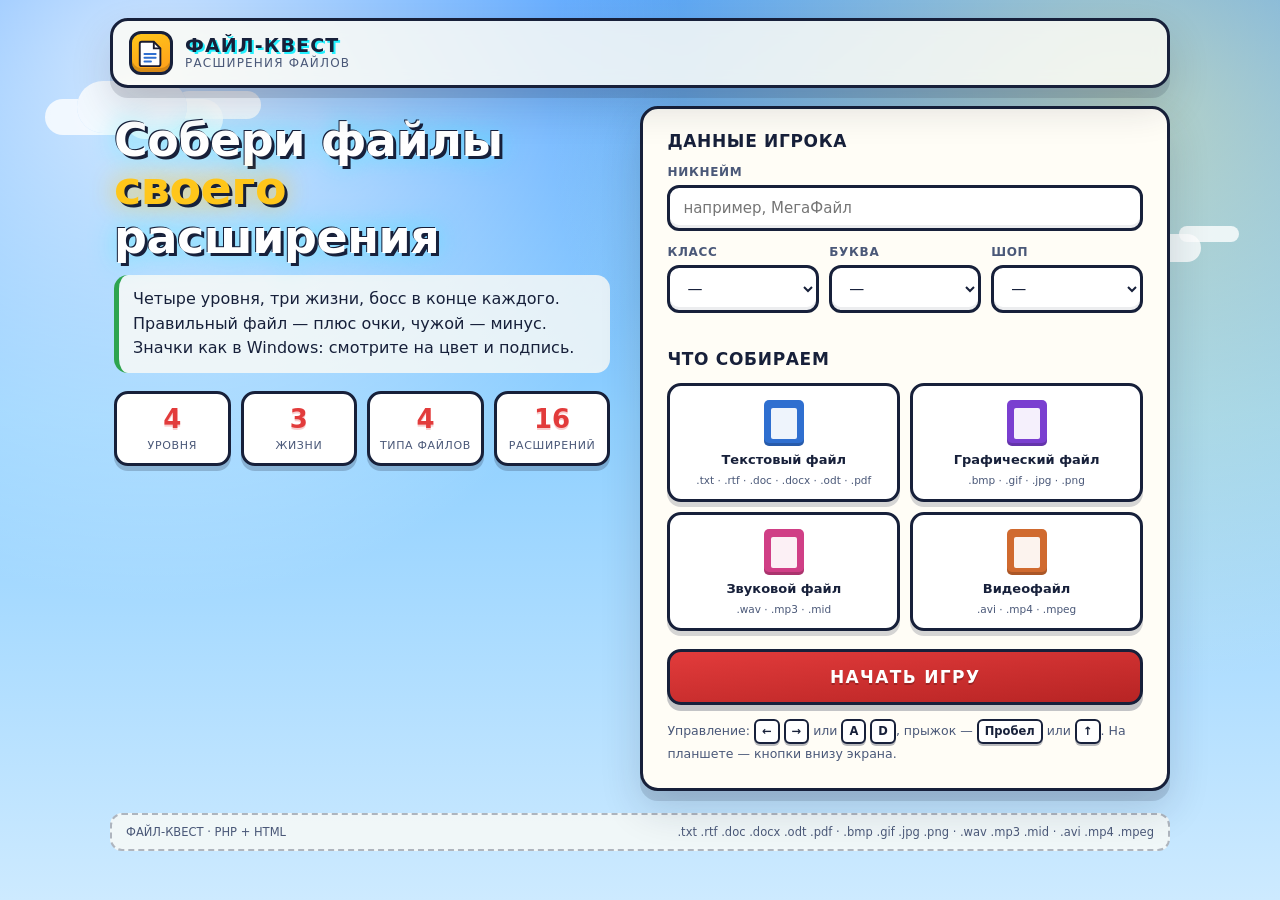
==== file-quest/index.html @ 1e2b41d7 "Add File Quest platformer: 4 levels, file extensions, bosses" ====
<!doctype html>
<html lang="ru">
<head>
<meta charset="utf-8">
<meta name="viewport" content="width=device-width, initial-scale=1, maximum-scale=1, user-scalable=no">
<title>ФАЙЛ-КВЕСТ · собери файлы нужного типа</title>
<meta name="description" content="Мини-игра-платформер: соберите все файлы выбранного расширения, победите босса и пройдите четыре уровня.">
<link rel="stylesheet" href="style.css">
</head>
<body>
<div class="app">

    <header class="topbar">
        <div class="brand">
            <span class="brand-mark" aria-hidden="true">
                <svg viewBox="0 0 32 32" width="30" height="30" fill="none">
                    <path d="M6 4h13l7 7v17a2 2 0 0 1-2 2H6a2 2 0 0 1-2-2V6a2 2 0 0 1 2-2z"
                          fill="#fff" stroke="#1b1b2f" stroke-width="2"/>
                    <path d="M19 4v7h7" fill="none" stroke="#1b1b2f" stroke-width="2"/>
                    <path d="M9 17h12M9 21h12M9 25h7" stroke="#2f6fd0" stroke-width="2" stroke-linecap="round"/>
                </svg>
            </span>
            <span class="brand-text">
                <b>ФАЙЛ-КВЕСТ</b>
                <span>расширения файлов</span>
            </span>
        </div>
        <div class="topbar-right">
            <span class="chip" id="chip-player" hidden></span>
            <span class="chip" id="chip-target" hidden></span>
        </div>
    </header>

    <section class="screen" id="screen-start">
        <div class="hero">
            <h1>Собери файлы<br><em>своего</em> расширения</h1>
            <p class="lead">
                Четыре уровня, три жизни, босс в конце каждого. Правильный файл — плюс очки,
                чужой — минус. Значки как в Windows: смотрите на цвет и подпись.
            </p>
            <ul class="facts">
                <li><b>4</b><span>уровня</span></li>
                <li><b>3</b><span>жизни</span></li>
                <li><b>4</b><span>типа файлов</span></li>
                <li><b>16</b><span>расширений</span></li>
            </ul>
        </div>

        <form class="card start-card" id="start-form" autocomplete="off">
            <h2>Данные игрока</h2>

            <div class="field">
                <label for="f-nick">Никнейм</label>
                <input id="f-nick" name="nick" type="text" maxlength="24" required
                       placeholder="например, МегаФайл">
            </div>

            <div class="row">
                <div class="field">
                    <label for="f-class">Класс</label>
                    <select id="f-class" name="klass" required>
                        <option value="">—</option>
                                                <option value="5">5</option>
                                                <option value="6">6</option>
                                                <option value="7">7</option>
                                                <option value="8">8</option>
                                                <option value="9">9</option>
                                                <option value="10">10</option>
                                                <option value="11">11</option>
                                            </select>
                </div>
                <div class="field">
                    <label for="f-letter">Буква</label>
                    <select id="f-letter" name="letter" required>
                        <option value="">—</option>
                                                <option value="А">А</option>
                                                <option value="Б">Б</option>
                                                <option value="В">В</option>
                                                <option value="Г">Г</option>
                                                <option value="Д">Д</option>
                                            </select>
                </div>
                <div class="field">
                    <label for="f-shop">ШОП</label>
                    <select id="f-shop" name="shop" required>
                        <option value="">—</option>
                                                <option value="ШОП-2">ШОП-2</option>
                                                <option value="ШОП-3">ШОП-3</option>
                                                <option value="ШОП-5">ШОП-5</option>
                                                <option value="ШОП-6">ШОП-6</option>
                                                <option value="ШОП-7">ШОП-7</option>
                                            </select>
                </div>
            </div>

            <h2 class="mt">Что собираем</h2>
            <div class="pick" id="pick-group">
                                <label class="pick-card" style="--c: #2f6fd0; --l: #8fb8ff">
                    <input type="radio" name="group" value="text" required>
                    <span class="pick-icon" data-icon="doc" aria-hidden="true"></span>
                    <span class="pick-name">Текстовый файл</span>
                    <span class="pick-exts">.txt · .rtf · .doc · .docx · .odt · .pdf</span>
                </label>
                                <label class="pick-card" style="--c: #7a3fd0; --l: #c2a0ff">
                    <input type="radio" name="group" value="image" required>
                    <span class="pick-icon" data-icon="img" aria-hidden="true"></span>
                    <span class="pick-name">Графический файл</span>
                    <span class="pick-exts">.bmp · .gif · .jpg · .png</span>
                </label>
                                <label class="pick-card" style="--c: #d03f86; --l: #ff9ecb">
                    <input type="radio" name="group" value="audio" required>
                    <span class="pick-icon" data-icon="audio" aria-hidden="true"></span>
                    <span class="pick-name">Звуковой файл</span>
                    <span class="pick-exts">.wav · .mp3 · .mid</span>
                </label>
                                <label class="pick-card" style="--c: #d06a2f; --l: #ffbb8a">
                    <input type="radio" name="group" value="video" required>
                    <span class="pick-icon" data-icon="video" aria-hidden="true"></span>
                    <span class="pick-name">Видеофайл</span>
                    <span class="pick-exts">.avi · .mp4 · .mpeg</span>
                </label>
                            </div>

            <button class="btn primary big" type="submit">НАЧАТЬ ИГРУ</button>
            <p class="hint">Управление: <kbd>←</kbd> <kbd>→</kbd> или <kbd>A</kbd> <kbd>D</kbd>,
                прыжок — <kbd>Пробел</kbd> или <kbd>↑</kbd>. На планшете — кнопки внизу экрана.</p>
        </form>
    </section>

    <section class="screen" id="screen-brief" hidden>
        <div class="card brief-card">
            <p class="eyebrow" id="brief-eyebrow">Уровень 1 из 4</p>
            <h1 id="brief-name">Разминка</h1>
            <p class="lead" id="brief-tip">Собирайте только файлы своего типа.</p>
            <div class="brief-grid">
                <div class="brief-item">
                    <small>Собираем</small>
                    <b id="brief-target">Текстовый файл</b>
                    <span id="brief-exts">.txt .rtf .doc</span>
                </div>
                <div class="brief-item">
                    <small>Файлов на уровне</small>
                    <b id="brief-total">20</b>
                    <span>нужных — <i id="brief-need">5</i></span>
                </div>
                <div class="brief-item">
                    <small>Жизни</small>
                    <b id="brief-lives">♥♥♥</b>
                    <span>на этот уровень</span>
                </div>
                <div class="brief-item">
                    <small>Босс</small>
                    <b id="brief-boss">3 удара</b>
                    <span>откроется, когда соберёте всё</span>
                </div>
            </div>
            <button class="btn primary big" id="btn-brief-go" type="button">ВПЕРЁД!</button>
        </div>
    </section>

    <section class="screen game-screen" id="screen-game" hidden>
        <div class="hud">
            <div class="hud-item"><small>Уровень</small><b id="hud-level">1/4</b></div>
            <div class="hud-item"><small>Собрано</small><b id="hud-files">0/5</b></div>
            <div class="hud-item"><small>Очки</small><b id="hud-score">0</b></div>
            <div class="hud-item hud-lives"><small>Жизни</small><b id="hud-lives">♥♥♥</b></div>
            <div class="hud-item hud-boss" id="hud-boss-box" hidden>
                <small>Босс</small><b id="hud-boss">♥♥♥</b>
            </div>
            <button class="btn ghost small" id="btn-pause" type="button">Пауза</button>
        </div>

        <div class="stage">
            <canvas id="stage" width="960" height="540" aria-label="Игровое поле"></canvas>
            <div class="stage-msg" id="stage-msg" hidden><span></span></div>
            <div class="pause-box" id="pause-box" hidden>
                <h2>Пауза</h2>
                <p>Продолжить — кнопка ниже или <kbd>Esc</kbd>.</p>
                <button class="btn primary" id="btn-resume" type="button">ПРОДОЛЖИТЬ</button>
            </div>
        </div>

        <div class="touch" id="touch-controls">
            <button class="tbtn" data-move="left" type="button" aria-label="Влево">◀</button>
            <button class="tbtn" data-move="right" type="button" aria-label="Вправо">▶</button>
            <button class="tbtn jump" data-move="jump" type="button" aria-label="Прыжок">▲</button>
        </div>
    </section>

    <section class="screen" id="screen-stats" hidden>
        <div class="card stats-card">
            <p class="eyebrow" id="stats-eyebrow">Уровень 1 пройден</p>
            <h1 id="stats-title">Отлично!</h1>
            <div class="stats-grid">
                <div class="stat"><small>Собрано нужных</small><b id="stats-files">5 из 5</b></div>
                <div class="stat"><small>Ошибок</small><b id="stats-miss">0</b></div>
                <div class="stat"><small>Время</small><b id="stats-time">1:20</b></div>
                <div class="stat accent"><small>Очки за уровень</small><b id="stats-score">860</b></div>
            </div>
            <p class="total-line">Всего очков: <b id="stats-total">860</b></p>
            <div class="stats-actions">
                <button class="btn primary big" id="btn-next-level" type="button">СЛЕДУЮЩИЙ УРОВЕНЬ</button>
                <button class="btn ghost" id="btn-replay-level" type="button" hidden>ПОВТОРИТЬ УРОВЕНЬ</button>
            </div>
        </div>
    </section>

    <section class="screen" id="screen-final" hidden>
        <div class="card final-card">
            <p class="eyebrow">Все четыре уровня пройдены</p>
            <h1>Победа!</h1>
            <p class="lead" id="final-sub">Никнейм · 7А · ШОП-2 · Текстовый файл</p>
            <div class="stats-grid">
                <div class="stat"><small>Всего очков</small><b id="final-score">0</b></div>
                <div class="stat"><small>Файлов собрано</small><b id="final-files">0</b></div>
                <div class="stat"><small>Ошибок</small><b id="final-miss">0</b></div>
                <div class="stat"><small>Время игры</small><b id="final-time">0:00</b></div>
            </div>
            <h2 class="mt">По уровням</h2>
            <div class="table-wrap">
                <table class="board">
                    <thead>
                        <tr><th>Уровень</th><th>Собрано</th><th>Ошибки</th><th>Время</th><th>Очки</th></tr>
                    </thead>
                    <tbody id="final-rows"></tbody>
                </table>
            </div>
            <button class="btn primary big" id="btn-restart" type="button">ИГРАТЬ СНОВА</button>
        </div>
    </section>

    <section class="screen" id="screen-lose" hidden>
        <div class="card lose-card">
            <p class="eyebrow">Жизни закончились</p>
            <h1>Уровень не пройден</h1>
            <p class="lead" id="lose-sub">Соберите нужные файлы и не трогайте чужие — тогда откроется босс.</p>
            <div class="stats-grid">
                <div class="stat"><small>Уровень</small><b id="lose-level">1</b></div>
                <div class="stat"><small>Собрано нужных</small><b id="lose-files">2 из 5</b></div>
                <div class="stat"><small>Ошибок</small><b id="lose-miss">3</b></div>
                <div class="stat accent"><small>Очки за попытку</small><b id="lose-score">140</b></div>
            </div>
            <p class="total-line">Всего очков: <b id="lose-total">140</b></p>
            <div class="stats-actions">
                <button class="btn primary big" id="btn-retry" type="button">ПОПРОБОВАТЬ СНОВА</button>
                <button class="btn ghost" id="btn-lose-restart" type="button">НАЧАТЬ ЗАНОВО</button>
            </div>
        </div>
    </section>

    <div class="foot">
        <span>ФАЙЛ-КВЕСТ · PHP + HTML</span>
        <span id="foot-legend">.txt .rtf .doc .docx .odt .pdf · .bmp .gif .jpg .png · .wav .mp3 .mid · .avi .mp4 .mpeg</span>
    </div>
</div>

<script>window.FQ = {"groups":{"text":{"label":"Текстовый файл","short":"Текст","exts":["txt","rtf","doc","docx","odt","pdf"],"color":"#2f6fd0","light":"#8fb8ff","icon":"doc","hint":"Документы: заметка, реферат, книга."},"image":{"label":"Графический файл","short":"Графика","exts":["bmp","gif","jpg","png"],"color":"#7a3fd0","light":"#c2a0ff","icon":"img","hint":"Картинки: рисунок, снимок, анимация."},"audio":{"label":"Звуковой файл","short":"Звук","exts":["wav","mp3","mid"],"color":"#d03f86","light":"#ff9ecb","icon":"audio","hint":"Звук: запись голоса, трек, мелодия."},"video":{"label":"Видеофайл","short":"Видео","exts":["avi","mp4","mpeg"],"color":"#d06a2f","light":"#ffbb8a","icon":"video","hint":"Видео: фильм, ролик, запись экрана."}},"shops":["ШОП-2","ШОП-3","ШОП-5","ШОП-6","ШОП-7"],"levels":[{"n":1,"name":"Разминка","width":2900,"ground":[[0,900],[1000,1900],[2000,2900]],"plats":[[420,360,160],[700,272,140],[1150,352,180],[1500,262,160],[2180,342,180],[2480,252,150]],"files":[{"x":444,"y":302,"ext":"wav","g":"audio"},{"x":520,"y":302,"ext":"bmp","g":"image"},{"x":724,"y":214,"ext":"mp3","g":"audio"},{"x":780,"y":214,"ext":"avi","g":"video"},{"x":1174,"y":294,"ext":"gif","g":"image"},{"x":1270,"y":294,"ext":"txt","g":"text"},{"x":1524,"y":204,"ext":"mid","g":"audio"},{"x":1600,"y":204,"ext":"jpg","g":"image"},{"x":2204,"y":284,"ext":"mp4","g":"video"},{"x":2300,"y":284,"ext":"rtf","g":"text"},{"x":2504,"y":194,"ext":"wav","g":"audio"},{"x":2570,"y":194,"ext":"mpeg","g":"video"},{"x":250,"y":398,"ext":"doc","g":"text"},{"x":600,"y":398,"ext":"avi","g":"video"},{"x":1050,"y":398,"ext":"mp3","g":"audio"},{"x":1350,"y":398,"ext":"mp4","g":"video"},{"x":1750,"y":398,"ext":"png","g":"image"},{"x":2100,"y":398,"ext":"bmp","g":"image"},{"x":2400,"y":398,"ext":"docx","g":"text"},{"x":2650,"y":398,"ext":"odt","g":"text"}],"enemies":[[560,420,760],[1600,1450,1820]],"boss":{"x":2680,"hp":3,"speed":1.3},"perGroup":5,"tip":"Собирайте только файлы своего типа. Чужой файл отнимает очки."},{"n":2,"name":"Точность","width":3400,"ground":[[0,700],[800,1500],[1600,2300],[2400,3400]],"plats":[[300,340,150],[560,250,130],[980,350,170],[1250,258,150],[1720,340,160],[2000,250,150],[2250,350,160],[2600,280,150],[2900,350,160]],"files":[{"x":324,"y":282,"ext":"wav","g":"audio"},{"x":390,"y":282,"ext":"avi","g":"video"},{"x":584,"y":192,"ext":"txt","g":"text"},{"x":630,"y":192,"ext":"mp4","g":"video"},{"x":1004,"y":292,"ext":"bmp","g":"image"},{"x":1090,"y":292,"ext":"gif","g":"image"},{"x":1274,"y":200,"ext":"mpeg","g":"video"},{"x":1340,"y":200,"ext":"avi","g":"video"},{"x":1744,"y":282,"ext":"rtf","g":"text"},{"x":1820,"y":282,"ext":"jpg","g":"image"},{"x":2024,"y":192,"ext":"doc","g":"text"},{"x":2090,"y":192,"ext":"mp3","g":"audio"},{"x":2274,"y":292,"ext":"png","g":"image"},{"x":2350,"y":292,"ext":"bmp","g":"image"},{"x":2624,"y":222,"ext":"docx","g":"text"},{"x":2690,"y":222,"ext":"mid","g":"audio"},{"x":2924,"y":292,"ext":"odt","g":"text"},{"x":3000,"y":292,"ext":"wav","g":"audio"},{"x":200,"y":398,"ext":"mp3","g":"audio"},{"x":520,"y":398,"ext":"gif","g":"image"},{"x":900,"y":398,"ext":"mid","g":"audio"},{"x":1150,"y":398,"ext":"mp4","g":"video"},{"x":1450,"y":398,"ext":"mpeg","g":"video"},{"x":1800,"y":398,"ext":"pdf","g":"text"}],"enemies":[[420,300,620],[1150,950,1420],[2050,1800,2250]],"boss":{"x":3180,"hp":3,"speed":1.5},"perGroup":6,"tip":"Появились провалы. Прыгайте по платформам и не спешите."},{"n":3,"name":"Скорость","width":3900,"ground":[[0,600],[700,1300],[1400,2000],[2100,2700],[2800,3900]],"plats":[[260,330,140],[480,240,130],[860,350,150],[1120,255,140],[1500,330,160],[1760,240,140],[2180,340,150],[2440,250,140],[2900,330,150],[3200,240,140],[3450,330,150]],"files":[{"x":284,"y":272,"ext":"bmp","g":"image"},{"x":340,"y":272,"ext":"gif","g":"image"},{"x":504,"y":182,"ext":"wav","g":"audio"},{"x":550,"y":182,"ext":"mp3","g":"audio"},{"x":884,"y":292,"ext":"avi","g":"video"},{"x":950,"y":292,"ext":"mp4","g":"video"},{"x":1144,"y":197,"ext":"jpg","g":"image"},{"x":1200,"y":197,"ext":"mpeg","g":"video"},{"x":1524,"y":272,"ext":"txt","g":"text"},{"x":1600,"y":272,"ext":"mid","g":"audio"},{"x":1784,"y":182,"ext":"png","g":"image"},{"x":1840,"y":182,"ext":"bmp","g":"image"},{"x":2204,"y":282,"ext":"wav","g":"audio"},{"x":2270,"y":282,"ext":"mp3","g":"audio"},{"x":2464,"y":192,"ext":"rtf","g":"text"},{"x":2520,"y":192,"ext":"mid","g":"audio"},{"x":2924,"y":272,"ext":"doc","g":"text"},{"x":2990,"y":272,"ext":"docx","g":"text"},{"x":3224,"y":182,"ext":"avi","g":"video"},{"x":3280,"y":182,"ext":"mp4","g":"video"},{"x":3474,"y":272,"ext":"odt","g":"text"},{"x":3540,"y":272,"ext":"gif","g":"image"},{"x":180,"y":398,"ext":"pdf","g":"text"},{"x":450,"y":398,"ext":"mpeg","g":"video"},{"x":800,"y":398,"ext":"txt","g":"text"},{"x":1050,"y":398,"ext":"avi","g":"video"},{"x":1550,"y":398,"ext":"jpg","g":"image"},{"x":1850,"y":398,"ext":"wav","g":"audio"}],"enemies":[[350,250,520],[1000,820,1200],[1700,1550,1900],[2350,2200,2550]],"boss":{"x":3680,"hp":4,"speed":1.7},"perGroup":7,"tip":"Провалы шире, врагов больше. Босс выдержит четыре удара."},{"n":4,"name":"Финал","width":4400,"ground":[[0,520],[620,1180],[1280,1800],[1900,2400],[2500,3000],[3100,4400]],"plats":[[240,320,130],[430,232,120],[700,330,140],[940,240,130],[1350,320,140],[1600,232,130],[1980,330,140],[2230,240,130],[2580,320,140],[2830,232,130],[3180,320,140],[3430,232,130],[3700,320,140]],"files":[{"x":264,"y":262,"ext":"txt","g":"text"},{"x":310,"y":262,"ext":"wav","g":"audio"},{"x":454,"y":174,"ext":"rtf","g":"text"},{"x":490,"y":174,"ext":"bmp","g":"image"},{"x":724,"y":272,"ext":"doc","g":"text"},{"x":780,"y":272,"ext":"gif","g":"image"},{"x":964,"y":182,"ext":"docx","g":"text"},{"x":1010,"y":182,"ext":"jpg","g":"image"},{"x":1374,"y":262,"ext":"png","g":"image"},{"x":1430,"y":262,"ext":"bmp","g":"image"},{"x":1624,"y":174,"ext":"mp3","g":"audio"},{"x":1670,"y":174,"ext":"gif","g":"image"},{"x":2004,"y":272,"ext":"avi","g":"video"},{"x":2060,"y":272,"ext":"mp4","g":"video"},{"x":2254,"y":182,"ext":"mid","g":"audio"},{"x":2300,"y":182,"ext":"wav","g":"audio"},{"x":2604,"y":262,"ext":"odt","g":"text"},{"x":2660,"y":262,"ext":"pdf","g":"text"},{"x":2854,"y":174,"ext":"mp3","g":"audio"},{"x":2900,"y":174,"ext":"mpeg","g":"video"},{"x":3204,"y":262,"ext":"avi","g":"video"},{"x":3260,"y":262,"ext":"txt","g":"text"},{"x":3454,"y":174,"ext":"jpg","g":"image"},{"x":3500,"y":174,"ext":"mp4","g":"video"},{"x":3724,"y":262,"ext":"mid","g":"audio"},{"x":3780,"y":262,"ext":"wav","g":"audio"},{"x":160,"y":398,"ext":"mpeg","g":"video"},{"x":400,"y":398,"ext":"rtf","g":"text"},{"x":760,"y":398,"ext":"mp3","g":"audio"},{"x":1020,"y":398,"ext":"avi","g":"video"},{"x":1420,"y":398,"ext":"png","g":"image"},{"x":1700,"y":398,"ext":"mp4","g":"video"}],"enemies":[[300,200,480],[900,760,1100],[1600,1400,1750],[2250,2050,2380],[2900,2650,2960]],"boss":{"x":4180,"hp":5,"speed":1.9},"perGroup":8,"tip":"Последний рывок. Пять ударов по боссу — и победа."}],"score":{"correct":100,"wrong":-60,"stomp":30,"bossHit":150,"bossKill":300,"levelEnd":250}};</script>
<script src="game.js"></script>
</body>
</html>
---- file-quest/style.css ----
/* ============================================================
   ФАЙЛ-КВЕСТ — оформление: небо Марио, кирпичи, трубы, неон.
   Логический кадр игры — 960x540, всё остальное — адаптив.
   ============================================================ */

:root {
    --sky-1: #4a9eff;
    --sky-2: #8fd0ff;
    --sky-3: #cdeaff;

    --brick: #c1502e;
    --brick-dark: #8f3418;
    --brick-line: #f0b090;

    --pipe: #2ea44f;
    --pipe-dark: #1a6b31;
    --pipe-light: #7ee89b;

    --coin: #ffc61a;
    --coin-dark: #d99b00;

    --mario-red: #e23b3b;
    --mario-blue: #2f6fd0;

    --ink: #17203a;
    --ink-soft: #4a5878;
    --paper: #fffdf6;

    --neon-cyan: #22f0ff;
    --neon-pink: #ff3ea5;
    --neon-lime: #a6ff4d;

    --ok: #21b45b;
    --bad: #e23b3b;

    --radius: 18px;
    --shadow: 0 10px 0 rgba(23, 32, 58, .14), 0 18px 40px rgba(23, 32, 58, .16);
    --font: "Trebuchet MS", "Segoe UI", system-ui, sans-serif;
}

* { box-sizing: border-box; }

html, body {
    margin: 0;
    padding: 0;
    min-height: 100%;
}

body {
    font-family: var(--font);
    color: var(--ink);
    background:
        radial-gradient(circle at 12% 8%, rgba(255, 255, 255, .75), transparent 38%),
        radial-gradient(circle at 88% 12%, rgba(255, 240, 150, .55), transparent 42%),
        linear-gradient(180deg, var(--sky-1) 0%, var(--sky-2) 46%, var(--sky-3) 100%);
    background-attachment: fixed;
    -webkit-font-smoothing: antialiased;
    padding: 18px 16px 40px;
}

/* Облака на фоне — как в Марио */
body::before,
body::after {
    content: "";
    position: fixed;
    z-index: 0;
    border-radius: 999px;
    background: rgba(255, 255, 255, .78);
    box-shadow:
        42px 12px 0 -6px rgba(255, 255, 255, .78),
        86px -2px 0 -12px rgba(255, 255, 255, .78),
        -40px 10px 0 -8px rgba(255, 255, 255, .78);
    pointer-events: none;
    animation: drift 34s linear infinite;
}

body::before {
    width: 110px;
    height: 52px;
    top: 9%;
    left: 6%;
}

body::after {
    width: 84px;
    height: 40px;
    top: 24%;
    right: 9%;
    animation-duration: 46s;
    animation-direction: reverse;
}

@keyframes drift {
    0%   { transform: translateX(0); }
    50%  { transform: translateX(46px); }
    100% { transform: translateX(0); }
}

.app {
    position: relative;
    z-index: 1;
    max-width: 1060px;
    margin: 0 auto;
}

/* ---------------- Шапка ---------------- */

.topbar {
    display: flex;
    align-items: center;
    justify-content: space-between;
    gap: 16px;
    flex-wrap: wrap;
    padding: 10px 16px;
    margin-bottom: 18px;
    border-radius: var(--radius);
    background: rgba(255, 253, 246, .82);
    border: 3px solid var(--ink);
    box-shadow: var(--shadow);
    backdrop-filter: blur(8px);
}

.brand {
    display: flex;
    align-items: center;
    gap: 12px;
}

.brand-mark {
    display: grid;
    place-items: center;
    width: 44px;
    height: 44px;
    border-radius: 12px;
    background: linear-gradient(160deg, var(--coin) 0%, #ff9d1a 100%);
    border: 3px solid var(--ink);
    box-shadow: inset 0 -4px 0 rgba(0, 0, 0, .16);
}

.brand-text {
    display: flex;
    flex-direction: column;
    line-height: 1.15;
}

.brand-text b {
    font-size: 19px;
    letter-spacing: .06em;
    text-shadow: 2px 2px 0 var(--neon-cyan);
}

.brand-text span {
    font-size: 12px;
    color: var(--ink-soft);
    letter-spacing: .1em;
    text-transform: uppercase;
}

.topbar-right {
    display: flex;
    gap: 8px;
    flex-wrap: wrap;
}

.chip {
    padding: 7px 13px;
    border-radius: 999px;
    border: 2px solid var(--ink);
    background: #fff;
    font-size: 13px;
    font-weight: 700;
    box-shadow: 0 3px 0 rgba(23, 32, 58, .2);
}

/* ---------------- Экраны ---------------- */

.screen {
    display: flex;
    gap: 22px;
    align-items: flex-start;
    animation: pop .28s ease-out;
}

.screen[hidden] { display: none !important; }

@keyframes pop {
    from { opacity: 0; transform: translateY(10px) scale(.99); }
    to   { opacity: 1; transform: none; }
}

#screen-start {
    display: grid;
    grid-template-columns: 1fr 1.05fr;
    gap: 26px;
    align-items: start;
}

/* ---------------- Герой ---------------- */

.hero {
    padding: 10px 4px 0;
}

.hero h1 {
    margin: 0 0 14px;
    font-size: clamp(30px, 4.6vw, 46px);
    line-height: 1.05;
    letter-spacing: -.01em;
    color: #fff;
    text-shadow:
        3px 3px 0 var(--ink),
        -1px -1px 0 var(--ink),
        0 0 26px rgba(34, 240, 255, .55);
}

.hero h1 em {
    font-style: normal;
    color: var(--coin);
    text-shadow:
        3px 3px 0 var(--ink),
        0 0 24px rgba(255, 198, 26, .8);
}

.lead {
    margin: 0 0 18px;
    font-size: 16px;
    line-height: 1.55;
    color: var(--ink);
    background: rgba(255, 253, 246, .78);
    padding: 12px 14px;
    border-radius: 14px;
    border-left: 5px solid var(--pipe);
}

.facts {
    display: flex;
    gap: 10px;
    flex-wrap: wrap;
    list-style: none;
    margin: 0;
    padding: 0;
}

.facts li {
    flex: 1 1 84px;
    text-align: center;
    padding: 10px 8px;
    border-radius: 14px;
    border: 3px solid var(--ink);
    background: #fff;
    box-shadow: 0 5px 0 rgba(23, 32, 58, .22);
}

.facts b {
    display: block;
    font-size: 26px;
    color: var(--mario-red);
    text-shadow: 0 2px 0 rgba(226, 59, 59, .25);
}

.facts span {
    font-size: 11px;
    letter-spacing: .06em;
    text-transform: uppercase;
    color: var(--ink-soft);
}

/* ---------------- Карточки ---------------- */

.card {
    background: var(--paper);
    border: 3px solid var(--ink);
    border-radius: var(--radius);
    padding: 22px 24px 24px;
    box-shadow: var(--shadow);
}

.card h2 {
    margin: 0 0 14px;
    font-size: 17px;
    letter-spacing: .04em;
    text-transform: uppercase;
    color: var(--ink);
}

.card h2.mt { margin-top: 22px; }

.card h1 {
    margin: 6px 0 14px;
    font-size: clamp(26px, 3.4vw, 36px);
    line-height: 1.1;
}

.eyebrow {
    margin: 0;
    font-size: 12px;
    letter-spacing: .12em;
    text-transform: uppercase;
    color: var(--mario-blue);
    font-weight: 700;
}

/* ---------------- Поля ---------------- */

.field {
    display: flex;
    flex-direction: column;
    gap: 6px;
    margin-bottom: 14px;
    flex: 1 1 0;
    min-width: 0;
}

.field label {
    font-size: 12px;
    font-weight: 700;
    letter-spacing: .06em;
    text-transform: uppercase;
    color: var(--ink-soft);
}

.field input,
.field select {
    width: 100%;
    padding: 11px 13px;
    font-family: var(--font);
    font-size: 15px;
    color: var(--ink);
    background: #fff;
    border: 3px solid var(--ink);
    border-radius: 12px;
    box-shadow: inset 0 -3px 0 rgba(23, 32, 58, .08);
    transition: box-shadow .15s, transform .15s;
}

.field input:focus,
.field select:focus {
    outline: none;
    transform: translateY(-1px);
    box-shadow:
        inset 0 -3px 0 rgba(23, 32, 58, .08),
        0 0 0 4px rgba(34, 240, 255, .55);
}

.row {
    display: flex;
    gap: 10px;
    flex-wrap: wrap;
}

.row .field { flex: 1 1 88px; }

/* ---------------- Выбор типа файлов ---------------- */

.pick {
    display: grid;
    grid-template-columns: 1fr 1fr;
    gap: 10px;
    margin-bottom: 18px;
}

.pick-card {
    position: relative;
    display: flex;
    flex-direction: column;
    align-items: center;
    gap: 6px;
    padding: 14px 10px 12px;
    border-radius: 14px;
    border: 3px solid var(--ink);
    background: #fff;
    cursor: pointer;
    text-align: center;
    box-shadow: 0 5px 0 rgba(23, 32, 58, .18);
    transition: transform .14s, box-shadow .14s, background .14s;
}

.pick-card:hover {
    transform: translateY(-2px);
    box-shadow: 0 7px 0 rgba(23, 32, 58, .2);
}

.pick-card input {
    position: absolute;
    opacity: 0;
    pointer-events: none;
}

.pick-card:has(input:checked) {
    background: linear-gradient(170deg, #fff 0%, var(--l) 190%);
    border-color: var(--c);
    box-shadow:
        0 5px 0 var(--c),
        0 0 0 3px rgba(255, 255, 255, .9),
        0 0 26px var(--c);
    transform: translateY(-2px);
}

.pick-card:has(input:focus-visible) {
    box-shadow: 0 0 0 4px rgba(34, 240, 255, .65);
}

.pick-icon {
    width: 40px;
    height: 46px;
    border-radius: 5px;
    background: var(--c);
    position: relative;
    box-shadow: inset 0 -3px 0 rgba(0, 0, 0, .18);
}

.pick-icon::after {
    content: "";
    position: absolute;
    inset: 8px 7px 7px;
    border-radius: 2px;
    background: rgba(255, 255, 255, .92);
}

.pick-name {
    font-size: 13px;
    font-weight: 700;
    line-height: 1.2;
}

.pick-exts {
    font-size: 10.5px;
    color: var(--ink-soft);
    line-height: 1.3;
    word-break: break-word;
}

/* ---------------- Кнопки ---------------- */

.btn {
    display: inline-flex;
    align-items: center;
    justify-content: center;
    gap: 8px;
    padding: 12px 22px;
    font-family: var(--font);
    font-size: 15px;
    font-weight: 700;
    letter-spacing: .04em;
    color: var(--ink);
    background: #fff;
    border: 3px solid var(--ink);
    border-radius: 14px;
    cursor: pointer;
    box-shadow: 0 6px 0 rgba(23, 32, 58, .26);
    transition: transform .1s, box-shadow .1s, filter .14s;
}

.btn:hover { filter: brightness(1.04); }

.btn:active {
    transform: translateY(4px);
    box-shadow: 0 2px 0 rgba(23, 32, 58, .26);
}

.btn.primary {
    color: #fff;
    background: linear-gradient(175deg, var(--mario-red) 0%, #b72424 100%);
    text-shadow: 0 2px 0 rgba(0, 0, 0, .22);
}

.btn.primary.big {
    width: 100%;
    padding: 15px 22px;
    font-size: 17px;
    letter-spacing: .08em;
}

.btn.ghost {
    background: rgba(255, 255, 255, .9);
}

.btn.small {
    padding: 8px 14px;
    font-size: 13px;
    border-width: 2px;
    box-shadow: 0 4px 0 rgba(23, 32, 58, .22);
}

.hint {
    margin: 14px 0 0;
    font-size: 12.5px;
    line-height: 1.6;
    color: var(--ink-soft);
}

kbd {
    display: inline-block;
    padding: 1px 6px;
    font-family: var(--font);
    font-size: 11.5px;
    font-weight: 700;
    color: var(--ink);
    background: #fff;
    border: 2px solid var(--ink);
    border-radius: 6px;
    box-shadow: 0 2px 0 rgba(23, 32, 58, .3);
}

/* ---------------- Брифинг ---------------- */

#screen-brief,
#screen-stats,
#screen-final,
#screen-lose {
    justify-content: center;
}

.brief-card,
.stats-card,
.final-card,
.lose-card {
    width: min(680px, 100%);
}

.brief-grid,
.stats-grid {
    display: grid;
    grid-template-columns: repeat(4, 1fr);
    gap: 10px;
    margin: 18px 0;
}

.brief-item,
.stat {
    padding: 12px 12px 14px;
    border-radius: 14px;
    border: 3px solid var(--ink);
    background: #fff;
    box-shadow: 0 5px 0 rgba(23, 32, 58, .16);
}

.brief-item small,
.stat small {
    display: block;
    font-size: 10.5px;
    letter-spacing: .07em;
    text-transform: uppercase;
    color: var(--ink-soft);
    margin-bottom: 4px;
}

.brief-item b,
.stat b {
    display: block;
    font-size: 17px;
    line-height: 1.25;
}

.brief-item span {
    display: block;
    font-size: 11.5px;
    color: var(--ink-soft);
    margin-top: 3px;
}

.brief-item i { font-style: normal; font-weight: 700; color: var(--mario-blue); }

.stat.accent {
    background: linear-gradient(170deg, #fff8dc 0%, #ffe89a 100%);
    border-color: var(--coin-dark);
    box-shadow: 0 5px 0 var(--coin-dark), 0 0 24px rgba(255, 198, 26, .5);
}

.stat.accent b { color: #a86b00; font-size: 20px; }

.total-line {
    margin: 0 0 16px;
    font-size: 15px;
    color: var(--ink-soft);
}

.total-line b {
    font-size: 19px;
    color: var(--mario-red);
}

.stats-actions {
    display: flex;
    gap: 10px;
    flex-wrap: wrap;
}

.stats-actions .btn { flex: 1 1 200px; }

/* ---------------- Игровой экран ---------------- */

.game-screen {
    flex-direction: column;
    gap: 12px;
}

.hud {
    display: flex;
    align-items: center;
    gap: 8px;
    flex-wrap: wrap;
    width: 100%;
    padding: 9px 12px;
    border-radius: 14px;
    border: 3px solid var(--ink);
    background: rgba(255, 253, 246, .94);
    box-shadow: 0 6px 0 rgba(23, 32, 58, .18);
}

.hud-item {
    flex: 1 1 70px;
    min-width: 64px;
    text-align: center;
    padding: 4px 6px;
    border-radius: 10px;
    background: #fff;
    border: 2px solid rgba(23, 32, 58, .16);
}

.hud-item small {
    display: block;
    font-size: 9.5px;
    letter-spacing: .08em;
    text-transform: uppercase;
    color: var(--ink-soft);
}

.hud-item b {
    display: block;
    font-size: 16px;
    line-height: 1.3;
}

.hud-lives b { color: var(--mario-red); letter-spacing: 1px; }

.hud-boss {
    background: linear-gradient(170deg, #ffe8f4 0%, #ffd0e6 100%);
    border-color: var(--neon-pink);
    box-shadow: 0 0 18px rgba(255, 62, 165, .45);
}

.hud-boss b { color: #c0246e; }

.stage {
    position: relative;
    width: 100%;
    border-radius: var(--radius);
    border: 4px solid var(--ink);
    overflow: hidden;
    background: linear-gradient(180deg, #4a9eff 0%, #9ad7ff 62%, #d8f0ff 100%);
    box-shadow: var(--shadow), 0 0 0 3px rgba(34, 240, 255, .35);
}

#stage {
    display: block;
    width: 100%;
    height: auto;
    image-rendering: pixelated;
    touch-action: none;
}

.stage-msg {
    position: absolute;
    inset: 0;
    display: grid;
    place-items: center;
    pointer-events: none;
    background: rgba(23, 32, 58, .28);
}

.stage-msg[hidden] { display: none !important; }

.stage-msg span {
    padding: 14px 26px;
    font-size: clamp(17px, 2.6vw, 26px);
    font-weight: 700;
    text-align: center;
    color: #fff;
    background: rgba(23, 32, 58, .9);
    border: 3px solid var(--neon-cyan);
    border-radius: 14px;
    box-shadow: 0 0 34px rgba(34, 240, 255, .7);
    animation: msgIn .24s ease-out;
}

@keyframes msgIn {
    from { transform: scale(.86); opacity: 0; }
    to   { transform: scale(1); opacity: 1; }
}

.pause-box {
    position: absolute;
    inset: 0;
    display: grid;
    place-content: center;
    justify-items: center;
    gap: 12px;
    padding: 20px;
    text-align: center;
    background: rgba(23, 32, 58, .82);
    backdrop-filter: blur(4px);
    color: #fff;
}

.pause-box[hidden] { display: none !important; }

.pause-box h2 {
    margin: 0;
    font-size: 26px;
    color: #fff;
    text-shadow: 0 0 22px var(--neon-cyan);
}

.pause-box p { margin: 0; font-size: 14px; opacity: .9; }

/* ---------------- Сенсорное управление ---------------- */

.touch {
    display: none;
    gap: 10px;
    justify-content: space-between;
    width: 100%;
}

.tbtn {
    flex: 1 1 0;
    padding: 18px 0;
    font-size: 24px;
    font-weight: 700;
    color: var(--ink);
    background: rgba(255, 255, 255, .95);
    border: 3px solid var(--ink);
    border-radius: 16px;
    box-shadow: 0 6px 0 rgba(23, 32, 58, .24);
    cursor: pointer;
    user-select: none;
    -webkit-user-select: none;
    touch-action: manipulation;
}

.tbtn:active {
    transform: translateY(4px);
    box-shadow: 0 2px 0 rgba(23, 32, 58, .24);
}

.tbtn.jump {
    flex: 1.4 1 0;
    background: linear-gradient(175deg, var(--coin) 0%, #ffa81a 100%);
}

/* ---------------- Таблица ---------------- */

.table-wrap {
    overflow-x: auto;
    margin-bottom: 18px;
    border-radius: 12px;
    border: 3px solid var(--ink);
}

.board {
    width: 100%;
    border-collapse: collapse;
    font-size: 14px;
    background: #fff;
}

.board th {
    padding: 10px 12px;
    font-size: 11px;
    letter-spacing: .07em;
    text-transform: uppercase;
    text-align: left;
    color: #fff;
    background: var(--mario-blue);
    white-space: nowrap;
}

.board td {
    padding: 9px 12px;
    border-top: 2px solid rgba(23, 32, 58, .1);
    white-space: nowrap;
}

.board tbody tr:nth-child(even) { background: rgba(47, 111, 208, .06); }

.board td:last-child { font-weight: 700; color: var(--mario-red); }

/* Тряска кадра при ошибке */
@keyframes shakeX {
    0%, 100% { transform: translateX(0); }
    20% { transform: translateX(-6px); }
    40% { transform: translateX(6px); }
    60% { transform: translateX(-4px); }
    80% { transform: translateX(4px); }
}

#stage.shake { animation: shakeX .24s ease-in-out; }

/* ---------------- Подвал ---------------- */

.foot {
    display: flex;
    justify-content: space-between;
    gap: 12px;
    flex-wrap: wrap;
    margin-top: 22px;
    padding: 10px 14px;
    font-size: 11.5px;
    color: var(--ink-soft);
    background: rgba(255, 253, 246, .74);
    border-radius: 12px;
    border: 2px dashed rgba(23, 32, 58, .3);
}

/* ---------------- Адаптив ---------------- */

@media (max-width: 900px) {
    #screen-start {
        grid-template-columns: 1fr;
    }

    .hero { padding-top: 0; }

    .brief-grid,
    .stats-grid {
        grid-template-columns: 1fr 1fr;
    }
}

@media (max-width: 640px) {
    body { padding: 12px 10px 28px; }

    .card { padding: 18px 16px 20px; }

    .pick { grid-template-columns: 1fr 1fr; }

    .hud { gap: 6px; padding: 8px; }

    .hud-item { flex: 1 1 56px; min-width: 52px; }

    .hud-item b { font-size: 14px; }

    .touch { display: flex; }

    .foot { font-size: 10.5px; }
}

@media (max-width: 420px) {
    .brief-grid,
    .stats-grid {
        grid-template-columns: 1fr;
    }

    .facts li { flex: 1 1 40%; }
}

@media (prefers-reduced-motion: reduce) {
    *, *::before, *::after {
        animation-duration: .01ms !important;
        animation-iteration-count: 1 !important;
        transition-duration: .01ms !important;
    }
}
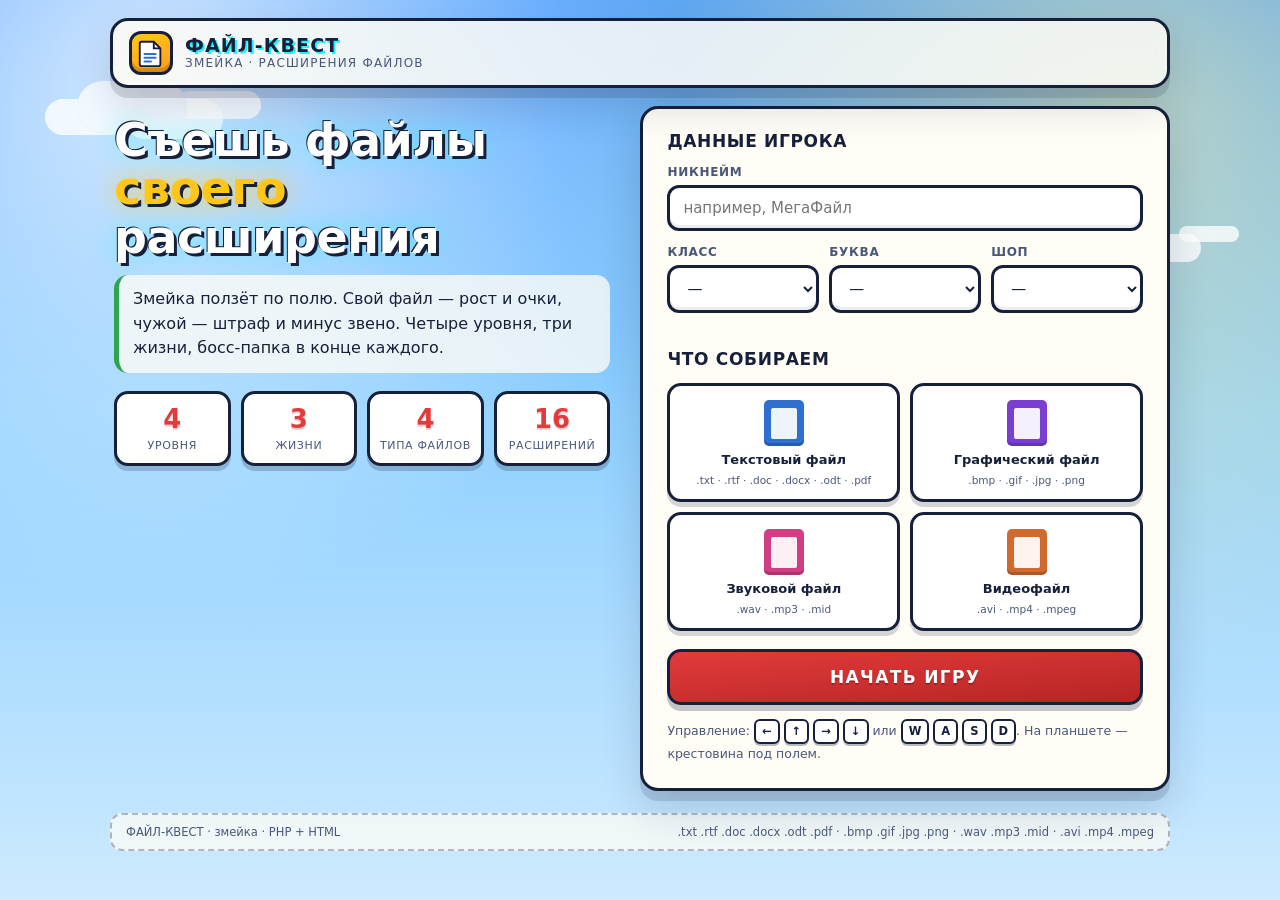
==== commit 4f431dc7: "Rebuild File Quest as a snake game: eat files, grow, dodge walls and tail" ====
--- a/file-quest/index.html
+++ b/file-quest/index.html
@@ -3,8 +3,8 @@
 <head>
 <meta charset="utf-8">
 <meta name="viewport" content="width=device-width, initial-scale=1, maximum-scale=1, user-scalable=no">
-<title>ФАЙЛ-КВЕСТ · собери файлы нужного типа</title>
-<meta name="description" content="Мини-игра-платформер: соберите все файлы выбранного расширения, победите босса и пройдите четыре уровня.">
+<title>ФАЙЛ-КВЕСТ · змейка по расширениям файлов</title>
+<meta name="description" content="Мини-игра-змейка: собирайте файлы выбранного расширения, растите, не врезайтесь в стены и хвост, победите босса.">
 <link rel="stylesheet" href="style.css">
 </head>
 <body>
@@ -22,7 +22,7 @@
             </span>
             <span class="brand-text">
                 <b>ФАЙЛ-КВЕСТ</b>
-                <span>расширения файлов</span>
+                <span>змейка · расширения файлов</span>
             </span>
         </div>
         <div class="topbar-right">
@@ -33,10 +33,10 @@
 
     <section class="screen" id="screen-start">
         <div class="hero">
-            <h1>Собери файлы<br><em>своего</em> расширения</h1>
+            <h1>Съешь файлы<br><em>своего</em> расширения</h1>
             <p class="lead">
-                Четыре уровня, три жизни, босс в конце каждого. Правильный файл — плюс очки,
-                чужой — минус. Значки как в Windows: смотрите на цвет и подпись.
+                Змейка ползёт по полю. Свой файл — рост и очки, чужой — штраф и минус звено.
+                Четыре уровня, три жизни, босс-папка в конце каждого.
             </p>
             <ul class="facts">
                 <li><b>4</b><span>уровня</span></li>
@@ -122,8 +122,8 @@
                             </div>
 
             <button class="btn primary big" type="submit">НАЧАТЬ ИГРУ</button>
-            <p class="hint">Управление: <kbd>←</kbd> <kbd>→</kbd> или <kbd>A</kbd> <kbd>D</kbd>,
-                прыжок — <kbd>Пробел</kbd> или <kbd>↑</kbd>. На планшете — кнопки внизу экрана.</p>
+            <p class="hint">Управление: <kbd>←</kbd> <kbd>↑</kbd> <kbd>→</kbd> <kbd>↓</kbd> или
+                <kbd>W</kbd> <kbd>A</kbd> <kbd>S</kbd> <kbd>D</kbd>. На планшете — крестовина под полем.</p>
         </form>
     </section>
 
@@ -131,7 +131,7 @@
         <div class="card brief-card">
             <p class="eyebrow" id="brief-eyebrow">Уровень 1 из 4</p>
             <h1 id="brief-name">Разминка</h1>
-            <p class="lead" id="brief-tip">Собирайте только файлы своего типа.</p>
+            <p class="lead" id="brief-tip">Ползите к файлам своего типа.</p>
             <div class="brief-grid">
                 <div class="brief-item">
                     <small>Собираем</small>
@@ -139,9 +139,14 @@
                     <span id="brief-exts">.txt .rtf .doc</span>
                 </div>
                 <div class="brief-item">
-                    <small>Файлов на уровне</small>
-                    <b id="brief-total">20</b>
-                    <span>нужных — <i id="brief-need">5</i></span>
+                    <small>Нужно съесть</small>
+                    <b id="brief-need">5</b>
+                    <span>файлов своего типа</span>
+                </div>
+                <div class="brief-item">
+                    <small>Скорость</small>
+                    <b id="brief-speed">Спокойная</b>
+                    <span id="brief-speed-num">165 мс на шаг</span>
                 </div>
                 <div class="brief-item">
                     <small>Жизни</small>
@@ -150,18 +155,24 @@
                 </div>
                 <div class="brief-item">
                     <small>Босс</small>
-                    <b id="brief-boss">3 удара</b>
-                    <span>откроется, когда соберёте всё</span>
-                </div>
-            </div>
-            <button class="btn primary big" id="btn-brief-go" type="button">ВПЕРЁД!</button>
+                    <b id="brief-boss">3 укуса</b>
+                    <span>появится после сбора</span>
+                </div>
+                <div class="brief-item">
+                    <small>Стены</small>
+                    <b id="brief-walls">нет</b>
+                    <span>блоков на поле</span>
+                </div>
+            </div>
+            <button class="btn primary big" id="btn-brief-go" type="button">ПОПОЛЗЛИ!</button>
         </div>
     </section>
 
     <section class="screen game-screen" id="screen-game" hidden>
         <div class="hud">
             <div class="hud-item"><small>Уровень</small><b id="hud-level">1/4</b></div>
-            <div class="hud-item"><small>Собрано</small><b id="hud-files">0/5</b></div>
+            <div class="hud-item"><small>Съедено</small><b id="hud-files">0/5</b></div>
+            <div class="hud-item"><small>Длина</small><b id="hud-len">3</b></div>
             <div class="hud-item"><small>Очки</small><b id="hud-score">0</b></div>
             <div class="hud-item hud-lives"><small>Жизни</small><b id="hud-lives">♥♥♥</b></div>
             <div class="hud-item hud-boss" id="hud-boss-box" hidden>
@@ -171,7 +182,7 @@
         </div>
 
         <div class="stage">
-            <canvas id="stage" width="960" height="540" aria-label="Игровое поле"></canvas>
+            <canvas id="stage" width="880" height="520" aria-label="Игровое поле змейки"></canvas>
             <div class="stage-msg" id="stage-msg" hidden><span></span></div>
             <div class="pause-box" id="pause-box" hidden>
                 <h2>Пауза</h2>
@@ -180,10 +191,11 @@
             </div>
         </div>
 
-        <div class="touch" id="touch-controls">
-            <button class="tbtn" data-move="left" type="button" aria-label="Влево">◀</button>
-            <button class="tbtn" data-move="right" type="button" aria-label="Вправо">▶</button>
-            <button class="tbtn jump" data-move="jump" type="button" aria-label="Прыжок">▲</button>
+        <div class="dpad" id="touch-controls">
+            <button class="dbtn up" data-move="up" type="button" aria-label="Вверх">▲</button>
+            <button class="dbtn left" data-move="left" type="button" aria-label="Влево">◀</button>
+            <button class="dbtn down" data-move="down" type="button" aria-label="Вниз">▼</button>
+            <button class="dbtn right" data-move="right" type="button" aria-label="Вправо">▶</button>
         </div>
     </section>
 
@@ -192,8 +204,9 @@
             <p class="eyebrow" id="stats-eyebrow">Уровень 1 пройден</p>
             <h1 id="stats-title">Отлично!</h1>
             <div class="stats-grid">
-                <div class="stat"><small>Собрано нужных</small><b id="stats-files">5 из 5</b></div>
-                <div class="stat"><small>Ошибок</small><b id="stats-miss">0</b></div>
+                <div class="stat"><small>Съедено своих</small><b id="stats-files">5 из 5</b></div>
+                <div class="stat"><small>Чужих файлов</small><b id="stats-miss">0</b></div>
+                <div class="stat"><small>Длина змейки</small><b id="stats-len">7</b></div>
                 <div class="stat"><small>Время</small><b id="stats-time">1:20</b></div>
                 <div class="stat accent"><small>Очки за уровень</small><b id="stats-score">860</b></div>
             </div>
@@ -212,15 +225,16 @@
             <p class="lead" id="final-sub">Никнейм · 7А · ШОП-2 · Текстовый файл</p>
             <div class="stats-grid">
                 <div class="stat"><small>Всего очков</small><b id="final-score">0</b></div>
-                <div class="stat"><small>Файлов собрано</small><b id="final-files">0</b></div>
-                <div class="stat"><small>Ошибок</small><b id="final-miss">0</b></div>
+                <div class="stat"><small>Файлов съедено</small><b id="final-files">0</b></div>
+                <div class="stat"><small>Чужих файлов</small><b id="final-miss">0</b></div>
+                <div class="stat"><small>Длина в финале</small><b id="final-len">0</b></div>
                 <div class="stat"><small>Время игры</small><b id="final-time">0:00</b></div>
             </div>
             <h2 class="mt">По уровням</h2>
             <div class="table-wrap">
                 <table class="board">
                     <thead>
-                        <tr><th>Уровень</th><th>Собрано</th><th>Ошибки</th><th>Время</th><th>Очки</th></tr>
+                        <tr><th>Уровень</th><th>Съедено</th><th>Чужих</th><th>Длина</th><th>Время</th><th>Очки</th></tr>
                     </thead>
                     <tbody id="final-rows"></tbody>
                 </table>
@@ -233,11 +247,12 @@
         <div class="card lose-card">
             <p class="eyebrow">Жизни закончились</p>
             <h1>Уровень не пройден</h1>
-            <p class="lead" id="lose-sub">Соберите нужные файлы и не трогайте чужие — тогда откроется босс.</p>
+            <p class="lead" id="lose-sub">Не врезайтесь в стены и собственный хвост — и собирайте только свои файлы.</p>
             <div class="stats-grid">
                 <div class="stat"><small>Уровень</small><b id="lose-level">1</b></div>
-                <div class="stat"><small>Собрано нужных</small><b id="lose-files">2 из 5</b></div>
-                <div class="stat"><small>Ошибок</small><b id="lose-miss">3</b></div>
+                <div class="stat"><small>Съедено своих</small><b id="lose-files">2 из 5</b></div>
+                <div class="stat"><small>Чужих файлов</small><b id="lose-miss">3</b></div>
+                <div class="stat"><small>Длина змейки</small><b id="lose-len">4</b></div>
                 <div class="stat accent"><small>Очки за попытку</small><b id="lose-score">140</b></div>
             </div>
             <p class="total-line">Всего очков: <b id="lose-total">140</b></p>
@@ -249,12 +264,12 @@
     </section>
 
     <div class="foot">
-        <span>ФАЙЛ-КВЕСТ · PHP + HTML</span>
+        <span>ФАЙЛ-КВЕСТ · змейка · PHP + HTML</span>
         <span id="foot-legend">.txt .rtf .doc .docx .odt .pdf · .bmp .gif .jpg .png · .wav .mp3 .mid · .avi .mp4 .mpeg</span>
     </div>
 </div>
 
-<script>window.FQ = {"groups":{"text":{"label":"Текстовый файл","short":"Текст","exts":["txt","rtf","doc","docx","odt","pdf"],"color":"#2f6fd0","light":"#8fb8ff","icon":"doc","hint":"Документы: заметка, реферат, книга."},"image":{"label":"Графический файл","short":"Графика","exts":["bmp","gif","jpg","png"],"color":"#7a3fd0","light":"#c2a0ff","icon":"img","hint":"Картинки: рисунок, снимок, анимация."},"audio":{"label":"Звуковой файл","short":"Звук","exts":["wav","mp3","mid"],"color":"#d03f86","light":"#ff9ecb","icon":"audio","hint":"Звук: запись голоса, трек, мелодия."},"video":{"label":"Видеофайл","short":"Видео","exts":["avi","mp4","mpeg"],"color":"#d06a2f","light":"#ffbb8a","icon":"video","hint":"Видео: фильм, ролик, запись экрана."}},"shops":["ШОП-2","ШОП-3","ШОП-5","ШОП-6","ШОП-7"],"levels":[{"n":1,"name":"Разминка","width":2900,"ground":[[0,900],[1000,1900],[2000,2900]],"plats":[[420,360,160],[700,272,140],[1150,352,180],[1500,262,160],[2180,342,180],[2480,252,150]],"files":[{"x":444,"y":302,"ext":"wav","g":"audio"},{"x":520,"y":302,"ext":"bmp","g":"image"},{"x":724,"y":214,"ext":"mp3","g":"audio"},{"x":780,"y":214,"ext":"avi","g":"video"},{"x":1174,"y":294,"ext":"gif","g":"image"},{"x":1270,"y":294,"ext":"txt","g":"text"},{"x":1524,"y":204,"ext":"mid","g":"audio"},{"x":1600,"y":204,"ext":"jpg","g":"image"},{"x":2204,"y":284,"ext":"mp4","g":"video"},{"x":2300,"y":284,"ext":"rtf","g":"text"},{"x":2504,"y":194,"ext":"wav","g":"audio"},{"x":2570,"y":194,"ext":"mpeg","g":"video"},{"x":250,"y":398,"ext":"doc","g":"text"},{"x":600,"y":398,"ext":"avi","g":"video"},{"x":1050,"y":398,"ext":"mp3","g":"audio"},{"x":1350,"y":398,"ext":"mp4","g":"video"},{"x":1750,"y":398,"ext":"png","g":"image"},{"x":2100,"y":398,"ext":"bmp","g":"image"},{"x":2400,"y":398,"ext":"docx","g":"text"},{"x":2650,"y":398,"ext":"odt","g":"text"}],"enemies":[[560,420,760],[1600,1450,1820]],"boss":{"x":2680,"hp":3,"speed":1.3},"perGroup":5,"tip":"Собирайте только файлы своего типа. Чужой файл отнимает очки."},{"n":2,"name":"Точность","width":3400,"ground":[[0,700],[800,1500],[1600,2300],[2400,3400]],"plats":[[300,340,150],[560,250,130],[980,350,170],[1250,258,150],[1720,340,160],[2000,250,150],[2250,350,160],[2600,280,150],[2900,350,160]],"files":[{"x":324,"y":282,"ext":"wav","g":"audio"},{"x":390,"y":282,"ext":"avi","g":"video"},{"x":584,"y":192,"ext":"txt","g":"text"},{"x":630,"y":192,"ext":"mp4","g":"video"},{"x":1004,"y":292,"ext":"bmp","g":"image"},{"x":1090,"y":292,"ext":"gif","g":"image"},{"x":1274,"y":200,"ext":"mpeg","g":"video"},{"x":1340,"y":200,"ext":"avi","g":"video"},{"x":1744,"y":282,"ext":"rtf","g":"text"},{"x":1820,"y":282,"ext":"jpg","g":"image"},{"x":2024,"y":192,"ext":"doc","g":"text"},{"x":2090,"y":192,"ext":"mp3","g":"audio"},{"x":2274,"y":292,"ext":"png","g":"image"},{"x":2350,"y":292,"ext":"bmp","g":"image"},{"x":2624,"y":222,"ext":"docx","g":"text"},{"x":2690,"y":222,"ext":"mid","g":"audio"},{"x":2924,"y":292,"ext":"odt","g":"text"},{"x":3000,"y":292,"ext":"wav","g":"audio"},{"x":200,"y":398,"ext":"mp3","g":"audio"},{"x":520,"y":398,"ext":"gif","g":"image"},{"x":900,"y":398,"ext":"mid","g":"audio"},{"x":1150,"y":398,"ext":"mp4","g":"video"},{"x":1450,"y":398,"ext":"mpeg","g":"video"},{"x":1800,"y":398,"ext":"pdf","g":"text"}],"enemies":[[420,300,620],[1150,950,1420],[2050,1800,2250]],"boss":{"x":3180,"hp":3,"speed":1.5},"perGroup":6,"tip":"Появились провалы. Прыгайте по платформам и не спешите."},{"n":3,"name":"Скорость","width":3900,"ground":[[0,600],[700,1300],[1400,2000],[2100,2700],[2800,3900]],"plats":[[260,330,140],[480,240,130],[860,350,150],[1120,255,140],[1500,330,160],[1760,240,140],[2180,340,150],[2440,250,140],[2900,330,150],[3200,240,140],[3450,330,150]],"files":[{"x":284,"y":272,"ext":"bmp","g":"image"},{"x":340,"y":272,"ext":"gif","g":"image"},{"x":504,"y":182,"ext":"wav","g":"audio"},{"x":550,"y":182,"ext":"mp3","g":"audio"},{"x":884,"y":292,"ext":"avi","g":"video"},{"x":950,"y":292,"ext":"mp4","g":"video"},{"x":1144,"y":197,"ext":"jpg","g":"image"},{"x":1200,"y":197,"ext":"mpeg","g":"video"},{"x":1524,"y":272,"ext":"txt","g":"text"},{"x":1600,"y":272,"ext":"mid","g":"audio"},{"x":1784,"y":182,"ext":"png","g":"image"},{"x":1840,"y":182,"ext":"bmp","g":"image"},{"x":2204,"y":282,"ext":"wav","g":"audio"},{"x":2270,"y":282,"ext":"mp3","g":"audio"},{"x":2464,"y":192,"ext":"rtf","g":"text"},{"x":2520,"y":192,"ext":"mid","g":"audio"},{"x":2924,"y":272,"ext":"doc","g":"text"},{"x":2990,"y":272,"ext":"docx","g":"text"},{"x":3224,"y":182,"ext":"avi","g":"video"},{"x":3280,"y":182,"ext":"mp4","g":"video"},{"x":3474,"y":272,"ext":"odt","g":"text"},{"x":3540,"y":272,"ext":"gif","g":"image"},{"x":180,"y":398,"ext":"pdf","g":"text"},{"x":450,"y":398,"ext":"mpeg","g":"video"},{"x":800,"y":398,"ext":"txt","g":"text"},{"x":1050,"y":398,"ext":"avi","g":"video"},{"x":1550,"y":398,"ext":"jpg","g":"image"},{"x":1850,"y":398,"ext":"wav","g":"audio"}],"enemies":[[350,250,520],[1000,820,1200],[1700,1550,1900],[2350,2200,2550]],"boss":{"x":3680,"hp":4,"speed":1.7},"perGroup":7,"tip":"Провалы шире, врагов больше. Босс выдержит четыре удара."},{"n":4,"name":"Финал","width":4400,"ground":[[0,520],[620,1180],[1280,1800],[1900,2400],[2500,3000],[3100,4400]],"plats":[[240,320,130],[430,232,120],[700,330,140],[940,240,130],[1350,320,140],[1600,232,130],[1980,330,140],[2230,240,130],[2580,320,140],[2830,232,130],[3180,320,140],[3430,232,130],[3700,320,140]],"files":[{"x":264,"y":262,"ext":"txt","g":"text"},{"x":310,"y":262,"ext":"wav","g":"audio"},{"x":454,"y":174,"ext":"rtf","g":"text"},{"x":490,"y":174,"ext":"bmp","g":"image"},{"x":724,"y":272,"ext":"doc","g":"text"},{"x":780,"y":272,"ext":"gif","g":"image"},{"x":964,"y":182,"ext":"docx","g":"text"},{"x":1010,"y":182,"ext":"jpg","g":"image"},{"x":1374,"y":262,"ext":"png","g":"image"},{"x":1430,"y":262,"ext":"bmp","g":"image"},{"x":1624,"y":174,"ext":"mp3","g":"audio"},{"x":1670,"y":174,"ext":"gif","g":"image"},{"x":2004,"y":272,"ext":"avi","g":"video"},{"x":2060,"y":272,"ext":"mp4","g":"video"},{"x":2254,"y":182,"ext":"mid","g":"audio"},{"x":2300,"y":182,"ext":"wav","g":"audio"},{"x":2604,"y":262,"ext":"odt","g":"text"},{"x":2660,"y":262,"ext":"pdf","g":"text"},{"x":2854,"y":174,"ext":"mp3","g":"audio"},{"x":2900,"y":174,"ext":"mpeg","g":"video"},{"x":3204,"y":262,"ext":"avi","g":"video"},{"x":3260,"y":262,"ext":"txt","g":"text"},{"x":3454,"y":174,"ext":"jpg","g":"image"},{"x":3500,"y":174,"ext":"mp4","g":"video"},{"x":3724,"y":262,"ext":"mid","g":"audio"},{"x":3780,"y":262,"ext":"wav","g":"audio"},{"x":160,"y":398,"ext":"mpeg","g":"video"},{"x":400,"y":398,"ext":"rtf","g":"text"},{"x":760,"y":398,"ext":"mp3","g":"audio"},{"x":1020,"y":398,"ext":"avi","g":"video"},{"x":1420,"y":398,"ext":"png","g":"image"},{"x":1700,"y":398,"ext":"mp4","g":"video"}],"enemies":[[300,200,480],[900,760,1100],[1600,1400,1750],[2250,2050,2380],[2900,2650,2960]],"boss":{"x":4180,"hp":5,"speed":1.9},"perGroup":8,"tip":"Последний рывок. Пять ударов по боссу — и победа."}],"score":{"correct":100,"wrong":-60,"stomp":30,"bossHit":150,"bossKill":300,"levelEnd":250}};</script>
+<script>window.FQ = {"groups":{"text":{"label":"Текстовый файл","short":"Текст","exts":["txt","rtf","doc","docx","odt","pdf"],"color":"#2f6fd0","light":"#8fb8ff","icon":"doc","hint":"Документы: заметка, реферат, книга."},"image":{"label":"Графический файл","short":"Графика","exts":["bmp","gif","jpg","png"],"color":"#7a3fd0","light":"#c2a0ff","icon":"img","hint":"Картинки: рисунок, снимок, анимация."},"audio":{"label":"Звуковой файл","short":"Звук","exts":["wav","mp3","mid"],"color":"#d03f86","light":"#ff9ecb","icon":"audio","hint":"Звук: запись голоса, трек, мелодия."},"video":{"label":"Видеофайл","short":"Видео","exts":["avi","mp4","mpeg"],"color":"#d06a2f","light":"#ffbb8a","icon":"video","hint":"Видео: фильм, ролик, запись экрана."}},"shops":["ШОП-2","ШОП-3","ШОП-5","ШОП-6","ШОП-7"],"levels":[{"n":1,"name":"Разминка","speed":165,"need":5,"walls":[],"boss":{"x":18,"y":2,"w":2,"h":2,"hp":3,"speed":520},"tip":"Ползите к файлам своего типа. Чужой файл отнимает очки и укорачивает змейку."},{"n":2,"name":"Коридоры","speed":140,"need":7,"walls":[[8,2,1,3],[13,8,1,3]],"boss":{"x":18,"y":2,"w":2,"h":2,"hp":3,"speed":460},"tip":"Появились стены. Врезаться в них нельзя — как и в собственный хвост."},{"n":3,"name":"Лабиринт","speed":118,"need":9,"walls":[[5,3,3,1],[14,3,3,1],[5,9,3,1],[14,9,3,1]],"boss":{"x":17,"y":1,"w":2,"h":2,"hp":4,"speed":400},"tip":"Змейка длиннее — хвост мешает. Считайте повороты заранее."},{"n":4,"name":"Финал","speed":98,"need":11,"walls":[[4,2,1,3],[17,2,1,3],[4,8,1,3],[17,8,1,3],[10,5,2,1],[10,7,2,1]],"boss":{"x":17,"y":1,"w":2,"h":2,"hp":5,"speed":340},"tip":"Самый быстрый темп. Пять укусов — и босс-папка рассыпется."}],"score":{"correct":100,"wrong":-60,"bossHit":150,"bossKill":300,"levelEnd":250},"grid":{"w":22,"h":13,"cell":40},"onField":6};</script>
 <script src="game.js"></script>
 </body>
 </html>
--- a/file-quest/style.css
+++ b/file-quest/style.css
@@ -645,19 +645,23 @@
 .stage {
     position: relative;
     width: 100%;
+    max-width: 880px;
+    margin: 0 auto;
     border-radius: var(--radius);
     border: 4px solid var(--ink);
     overflow: hidden;
-    background: linear-gradient(180deg, #4a9eff 0%, #9ad7ff 62%, #d8f0ff 100%);
-    box-shadow: var(--shadow), 0 0 0 3px rgba(34, 240, 255, .35);
+    background: #0b0d22;
+    box-shadow: var(--shadow), 0 0 0 3px rgba(34, 240, 255, .35),
+                inset 0 0 60px rgba(34, 240, 255, .08);
 }
 
 #stage {
     display: block;
     width: 100%;
     height: auto;
-    image-rendering: pixelated;
+    aspect-ratio: 880 / 520;
     touch-action: none;
+    cursor: crosshair;
 }
 
 .stage-msg {
@@ -716,37 +720,41 @@
 
 /* ---------------- Сенсорное управление ---------------- */
 
-.touch {
+/* Крестовина: сетка 3x3, кнопки по сторонам */
+.dpad {
     display: none;
-    gap: 10px;
-    justify-content: space-between;
+    grid-template-columns: repeat(3, 62px);
+    grid-template-rows: repeat(3, 62px);
+    gap: 8px;
+    justify-content: center;
     width: 100%;
-}
-
-.tbtn {
-    flex: 1 1 0;
-    padding: 18px 0;
-    font-size: 24px;
+    margin: 4px auto 0;
+}
+
+.dbtn {
+    font-size: 22px;
     font-weight: 700;
+    line-height: 1;
     color: var(--ink);
     background: rgba(255, 255, 255, .95);
     border: 3px solid var(--ink);
-    border-radius: 16px;
-    box-shadow: 0 6px 0 rgba(23, 32, 58, .24);
+    border-radius: 14px;
+    box-shadow: 0 5px 0 rgba(23, 32, 58, .24);
     cursor: pointer;
     user-select: none;
     -webkit-user-select: none;
     touch-action: manipulation;
 }
 
-.tbtn:active {
-    transform: translateY(4px);
+.dbtn.up    { grid-column: 2; grid-row: 1; }
+.dbtn.left  { grid-column: 1; grid-row: 2; }
+.dbtn.right { grid-column: 3; grid-row: 2; }
+.dbtn.down  { grid-column: 2; grid-row: 3; }
+
+.dbtn:active {
+    transform: translateY(3px);
     box-shadow: 0 2px 0 rgba(23, 32, 58, .24);
-}
-
-.tbtn.jump {
-    flex: 1.4 1 0;
-    background: linear-gradient(175deg, var(--coin) 0%, #ffa81a 100%);
+    background: var(--neon-cyan);
 }
 
 /* ---------------- Таблица ---------------- */
@@ -841,7 +849,7 @@
 
     .hud-item b { font-size: 14px; }
 
-    .touch { display: flex; }
+    .dpad { display: grid; }
 
     .foot { font-size: 10.5px; }
 }
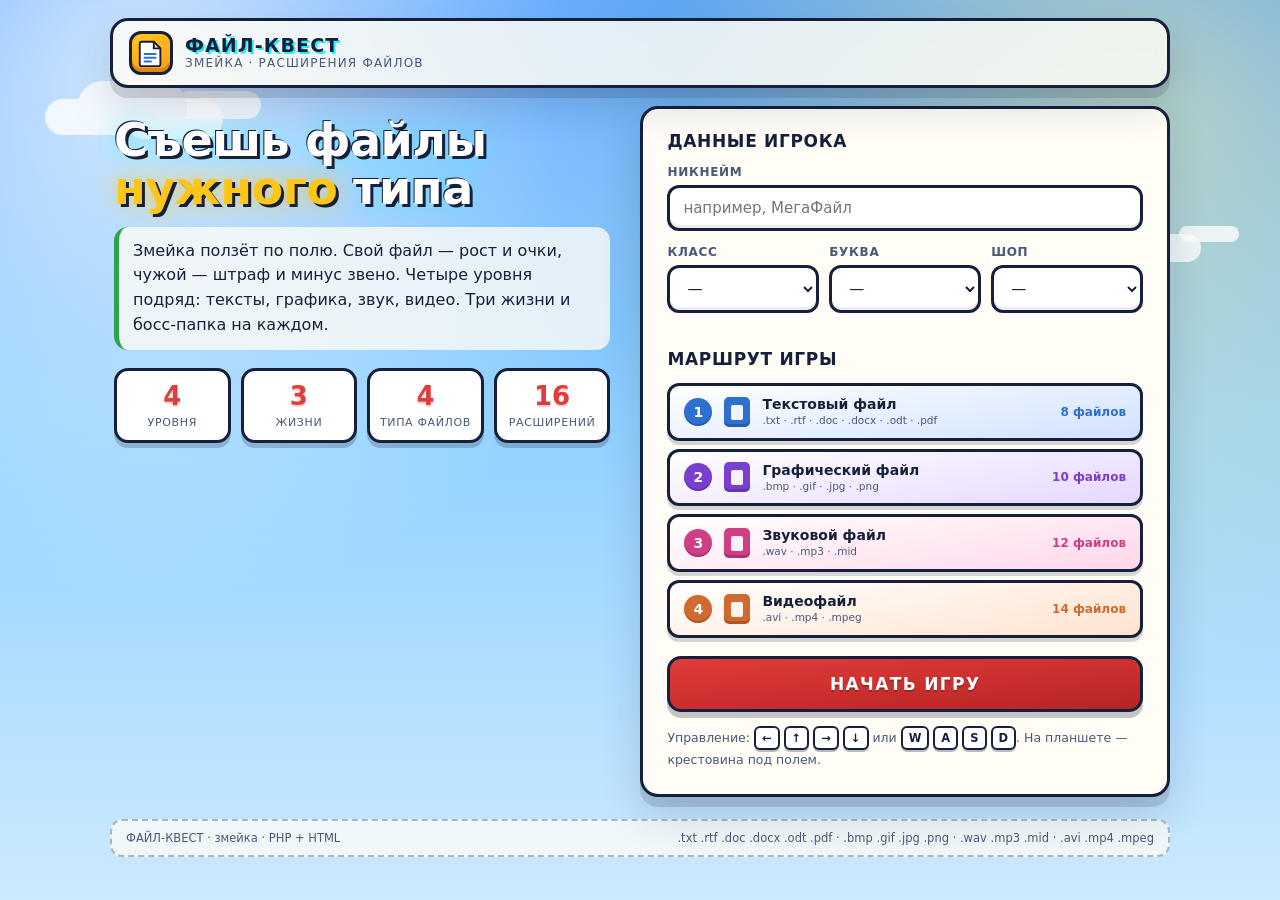
==== commit 277fd612: "Halve snake speed, add walls, assign file type per level" ====
--- a/file-quest/index.html
+++ b/file-quest/index.html
@@ -33,10 +33,10 @@
 
     <section class="screen" id="screen-start">
         <div class="hero">
-            <h1>Съешь файлы<br><em>своего</em> расширения</h1>
+            <h1>Съешь файлы<br><em>нужного</em> типа</h1>
             <p class="lead">
                 Змейка ползёт по полю. Свой файл — рост и очки, чужой — штраф и минус звено.
-                Четыре уровня, три жизни, босс-папка в конце каждого.
+                Четыре уровня подряд: тексты, графика, звук, видео. Три жизни и босс-папка на каждом.
             </p>
             <ul class="facts">
                 <li><b>4</b><span>уровня</span></li>
@@ -93,33 +93,45 @@
                 </div>
             </div>
 
-            <h2 class="mt">Что собираем</h2>
-            <div class="pick" id="pick-group">
-                                <label class="pick-card" style="--c: #2f6fd0; --l: #8fb8ff">
-                    <input type="radio" name="group" value="text" required>
+            <h2 class="mt">Маршрут игры</h2>
+            <ol class="route">
+                                <li class="route-step" style="--c: #2f6fd0; --l: #8fb8ff">
+                    <span class="route-num">1</span>
                     <span class="pick-icon" data-icon="doc" aria-hidden="true"></span>
-                    <span class="pick-name">Текстовый файл</span>
-                    <span class="pick-exts">.txt · .rtf · .doc · .docx · .odt · .pdf</span>
-                </label>
-                                <label class="pick-card" style="--c: #7a3fd0; --l: #c2a0ff">
-                    <input type="radio" name="group" value="image" required>
+                    <span class="route-body">
+                        <b>Текстовый файл</b>
+                        <span class="pick-exts">.txt · .rtf · .doc · .docx · .odt · .pdf</span>
+                    </span>
+                    <span class="route-need">8 файлов</span>
+                </li>
+                                <li class="route-step" style="--c: #7a3fd0; --l: #c2a0ff">
+                    <span class="route-num">2</span>
                     <span class="pick-icon" data-icon="img" aria-hidden="true"></span>
-                    <span class="pick-name">Графический файл</span>
-                    <span class="pick-exts">.bmp · .gif · .jpg · .png</span>
-                </label>
-                                <label class="pick-card" style="--c: #d03f86; --l: #ff9ecb">
-                    <input type="radio" name="group" value="audio" required>
+                    <span class="route-body">
+                        <b>Графический файл</b>
+                        <span class="pick-exts">.bmp · .gif · .jpg · .png</span>
+                    </span>
+                    <span class="route-need">10 файлов</span>
+                </li>
+                                <li class="route-step" style="--c: #d03f86; --l: #ff9ecb">
+                    <span class="route-num">3</span>
                     <span class="pick-icon" data-icon="audio" aria-hidden="true"></span>
-                    <span class="pick-name">Звуковой файл</span>
-                    <span class="pick-exts">.wav · .mp3 · .mid</span>
-                </label>
-                                <label class="pick-card" style="--c: #d06a2f; --l: #ffbb8a">
-                    <input type="radio" name="group" value="video" required>
+                    <span class="route-body">
+                        <b>Звуковой файл</b>
+                        <span class="pick-exts">.wav · .mp3 · .mid</span>
+                    </span>
+                    <span class="route-need">12 файлов</span>
+                </li>
+                                <li class="route-step" style="--c: #d06a2f; --l: #ffbb8a">
+                    <span class="route-num">4</span>
                     <span class="pick-icon" data-icon="video" aria-hidden="true"></span>
-                    <span class="pick-name">Видеофайл</span>
-                    <span class="pick-exts">.avi · .mp4 · .mpeg</span>
-                </label>
-                            </div>
+                    <span class="route-body">
+                        <b>Видеофайл</b>
+                        <span class="pick-exts">.avi · .mp4 · .mpeg</span>
+                    </span>
+                    <span class="route-need">14 файлов</span>
+                </li>
+                            </ol>
 
             <button class="btn primary big" type="submit">НАЧАТЬ ИГРУ</button>
             <p class="hint">Управление: <kbd>←</kbd> <kbd>↑</kbd> <kbd>→</kbd> <kbd>↓</kbd> или
@@ -269,7 +281,7 @@
     </div>
 </div>
 
-<script>window.FQ = {"groups":{"text":{"label":"Текстовый файл","short":"Текст","exts":["txt","rtf","doc","docx","odt","pdf"],"color":"#2f6fd0","light":"#8fb8ff","icon":"doc","hint":"Документы: заметка, реферат, книга."},"image":{"label":"Графический файл","short":"Графика","exts":["bmp","gif","jpg","png"],"color":"#7a3fd0","light":"#c2a0ff","icon":"img","hint":"Картинки: рисунок, снимок, анимация."},"audio":{"label":"Звуковой файл","short":"Звук","exts":["wav","mp3","mid"],"color":"#d03f86","light":"#ff9ecb","icon":"audio","hint":"Звук: запись голоса, трек, мелодия."},"video":{"label":"Видеофайл","short":"Видео","exts":["avi","mp4","mpeg"],"color":"#d06a2f","light":"#ffbb8a","icon":"video","hint":"Видео: фильм, ролик, запись экрана."}},"shops":["ШОП-2","ШОП-3","ШОП-5","ШОП-6","ШОП-7"],"levels":[{"n":1,"name":"Разминка","speed":165,"need":5,"walls":[],"boss":{"x":18,"y":2,"w":2,"h":2,"hp":3,"speed":520},"tip":"Ползите к файлам своего типа. Чужой файл отнимает очки и укорачивает змейку."},{"n":2,"name":"Коридоры","speed":140,"need":7,"walls":[[8,2,1,3],[13,8,1,3]],"boss":{"x":18,"y":2,"w":2,"h":2,"hp":3,"speed":460},"tip":"Появились стены. Врезаться в них нельзя — как и в собственный хвост."},{"n":3,"name":"Лабиринт","speed":118,"need":9,"walls":[[5,3,3,1],[14,3,3,1],[5,9,3,1],[14,9,3,1]],"boss":{"x":17,"y":1,"w":2,"h":2,"hp":4,"speed":400},"tip":"Змейка длиннее — хвост мешает. Считайте повороты заранее."},{"n":4,"name":"Финал","speed":98,"need":11,"walls":[[4,2,1,3],[17,2,1,3],[4,8,1,3],[17,8,1,3],[10,5,2,1],[10,7,2,1]],"boss":{"x":17,"y":1,"w":2,"h":2,"hp":5,"speed":340},"tip":"Самый быстрый темп. Пять укусов — и босс-папка рассыпется."}],"score":{"correct":100,"wrong":-60,"bossHit":150,"bossKill":300,"levelEnd":250},"grid":{"w":22,"h":13,"cell":40},"onField":6};</script>
+<script>window.FQ = {"groups":{"text":{"label":"Текстовый файл","short":"Текст","exts":["txt","rtf","doc","docx","odt","pdf"],"color":"#2f6fd0","light":"#8fb8ff","icon":"doc","hint":"Документы: заметка, реферат, книга."},"image":{"label":"Графический файл","short":"Графика","exts":["bmp","gif","jpg","png"],"color":"#7a3fd0","light":"#c2a0ff","icon":"img","hint":"Картинки: рисунок, снимок, анимация."},"audio":{"label":"Звуковой файл","short":"Звук","exts":["wav","mp3","mid"],"color":"#d03f86","light":"#ff9ecb","icon":"audio","hint":"Звук: запись голоса, трек, мелодия."},"video":{"label":"Видеофайл","short":"Видео","exts":["avi","mp4","mpeg"],"color":"#d06a2f","light":"#ffbb8a","icon":"video","hint":"Видео: фильм, ролик, запись экрана."}},"shops":["ШОП-2","ШОП-3","ШОП-5","ШОП-6","ШОП-7"],"levels":[{"n":1,"name":"Тексты","group":"text","speed":330,"need":8,"onField":12,"walls":[[7,2,1,3],[14,2,1,2],[7,9,1,2],[14,8,1,3]],"boss":{"x":18,"y":2,"w":2,"h":2,"hp":3,"speed":1040},"tip":"Собираем только текстовые файлы. Чужой файл отнимает очки и укорачивает змейку."},{"n":2,"name":"Графика","group":"image","speed":280,"need":10,"onField":14,"walls":[[5,1,1,3],[5,9,1,3],[10,4,2,1],[10,8,2,1],[16,1,1,3],[16,9,1,3]],"boss":{"x":18,"y":2,"w":2,"h":2,"hp":3,"speed":920},"tip":"Теперь нужны графические файлы. Стен больше — считайте повороты заранее."},{"n":3,"name":"Звуки","group":"audio","speed":236,"need":12,"onField":16,"walls":[[3,2,3,1],[3,10,3,1],[8,2,1,4],[8,7,1,4],[13,2,1,4],[13,7,1,4],[18,1,3,1],[18,11,3,1]],"boss":{"x":18,"y":2,"w":2,"h":2,"hp":4,"speed":800},"tip":"Звуковые файлы. Змейка длиннее — собственный хвост мешает всё сильнее."},{"n":4,"name":"Видео","group":"video","speed":196,"need":14,"onField":18,"walls":[[2,1,4,1],[2,11,4,1],[7,2,1,3],[7,8,1,3],[11,1,1,3],[11,9,1,3],[15,2,1,3],[15,8,1,3],[19,1,3,1],[19,11,3,1]],"boss":{"x":17,"y":1,"w":2,"h":2,"hp":5,"speed":680},"tip":"Последний уровень: видеофайлы. Самый плотный лабиринт и пять укусов боссу."}],"score":{"correct":100,"wrong":-60,"bossHit":150,"bossKill":300,"levelEnd":250},"grid":{"w":22,"h":13,"cell":40}};</script>
 <script src="game.js"></script>
 </body>
 </html>
--- a/file-quest/style.css
+++ b/file-quest/style.css
@@ -352,54 +352,6 @@
 
 /* ---------------- Выбор типа файлов ---------------- */
 
-.pick {
-    display: grid;
-    grid-template-columns: 1fr 1fr;
-    gap: 10px;
-    margin-bottom: 18px;
-}
-
-.pick-card {
-    position: relative;
-    display: flex;
-    flex-direction: column;
-    align-items: center;
-    gap: 6px;
-    padding: 14px 10px 12px;
-    border-radius: 14px;
-    border: 3px solid var(--ink);
-    background: #fff;
-    cursor: pointer;
-    text-align: center;
-    box-shadow: 0 5px 0 rgba(23, 32, 58, .18);
-    transition: transform .14s, box-shadow .14s, background .14s;
-}
-
-.pick-card:hover {
-    transform: translateY(-2px);
-    box-shadow: 0 7px 0 rgba(23, 32, 58, .2);
-}
-
-.pick-card input {
-    position: absolute;
-    opacity: 0;
-    pointer-events: none;
-}
-
-.pick-card:has(input:checked) {
-    background: linear-gradient(170deg, #fff 0%, var(--l) 190%);
-    border-color: var(--c);
-    box-shadow:
-        0 5px 0 var(--c),
-        0 0 0 3px rgba(255, 255, 255, .9),
-        0 0 26px var(--c);
-    transform: translateY(-2px);
-}
-
-.pick-card:has(input:focus-visible) {
-    box-shadow: 0 0 0 4px rgba(34, 240, 255, .65);
-}
-
 .pick-icon {
     width: 40px;
     height: 46px;
@@ -757,6 +709,69 @@
     background: var(--neon-cyan);
 }
 
+/* ---------------- Маршрут уровней ---------------- */
+
+.route {
+    display: flex;
+    flex-direction: column;
+    gap: 8px;
+    margin: 0 0 18px;
+    padding: 0;
+    list-style: none;
+}
+
+.route-step {
+    display: flex;
+    align-items: center;
+    gap: 12px;
+    padding: 10px 14px;
+    border-radius: 12px;
+    border: 3px solid var(--ink);
+    background: linear-gradient(170deg, #fff 0%, var(--l) 240%);
+    box-shadow: 0 4px 0 rgba(23, 32, 58, .18);
+}
+
+.route-num {
+    display: grid;
+    place-items: center;
+    flex: 0 0 auto;
+    width: 28px;
+    height: 28px;
+    font-size: 14px;
+    font-weight: 700;
+    color: #fff;
+    background: var(--c);
+    border-radius: 50%;
+    box-shadow: inset 0 -2px 0 rgba(0, 0, 0, .2);
+}
+
+.route-step .pick-icon {
+    flex: 0 0 auto;
+    width: 26px;
+    height: 30px;
+}
+
+.route-body {
+    display: flex;
+    flex-direction: column;
+    gap: 2px;
+    flex: 1 1 auto;
+    min-width: 0;
+}
+
+.route-body b {
+    font-size: 14px;
+    color: var(--ink);
+}
+
+.route-need {
+    flex: 0 0 auto;
+    font-size: 12px;
+    font-weight: 700;
+    color: var(--c);
+    white-space: nowrap;
+}
+
 /* ---------------- Таблица ---------------- */
 
 .table-wrap {
@@ -841,7 +856,6 @@
 
     .card { padding: 18px 16px 20px; }
 
-    .pick { grid-template-columns: 1fr 1fr; }
 
     .hud { gap: 6px; padding: 8px; }
 
